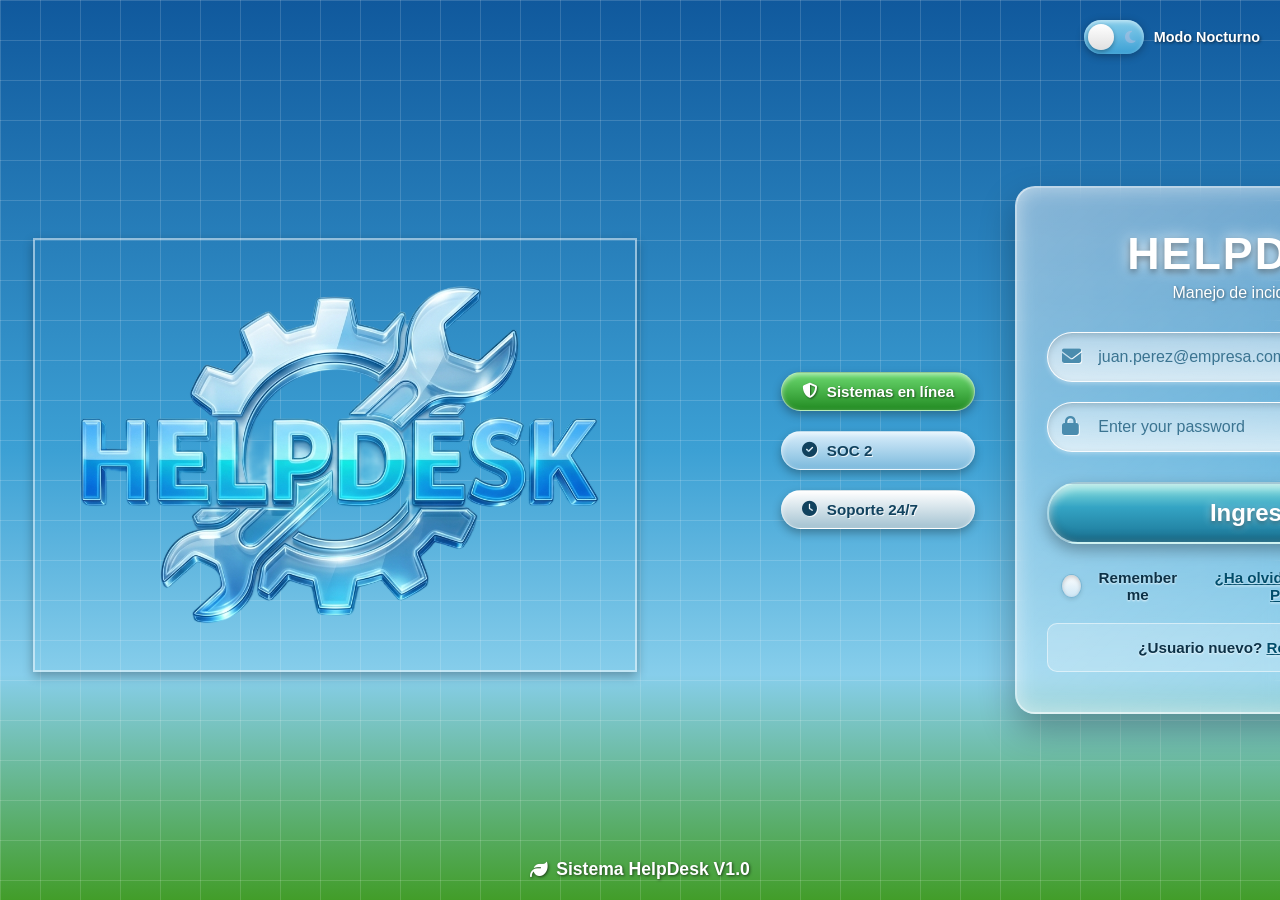
==== frontend/index.html @ b1e89bef "index.html que redirige a login.html para la raíz del despliegue" ====
<!DOCTYPE html>
<html lang="es">
<head>
    <meta charset="UTF-8">
    <meta name="viewport" content="width=device-width, initial-scale=1.0">
    <title>SHelpDesk — Iniciar sesión</title>
    <meta http-equiv="refresh" content="0; url=login.html">
    <link rel="canonical" href="login.html">
    <script>window.location.replace('login.html');</script>
</head>
<body>
    <p>Redirigiendo a <a href="login.html">iniciar sesión</a>…</p>
</body>
</html>
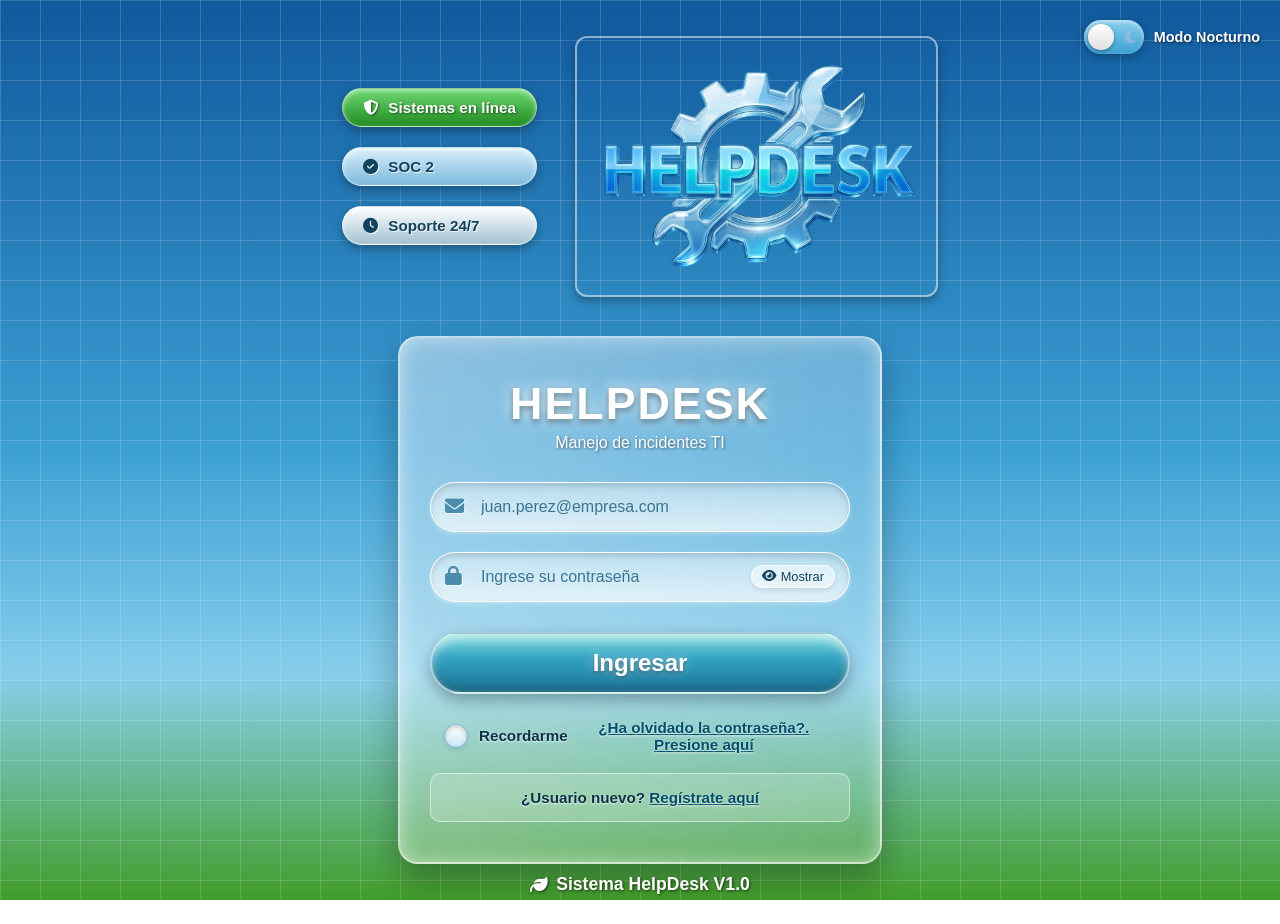
==== commit 0bcb4d71: "Arreglos menores en frontend." ====
--- a/frontend/index.html
+++ b/frontend/index.html
@@ -3,7 +3,7 @@
 <head>
     <meta charset="UTF-8">
     <meta name="viewport" content="width=device-width, initial-scale=1.0">
-    <title>SHelpDesk — Iniciar sesión</title>
+    <title> Iniciar sesión - HelpDesk IT</title>
     <meta http-equiv="refresh" content="0; url=login.html">
     <link rel="canonical" href="login.html">
     <script>window.location.replace('login.html');</script>
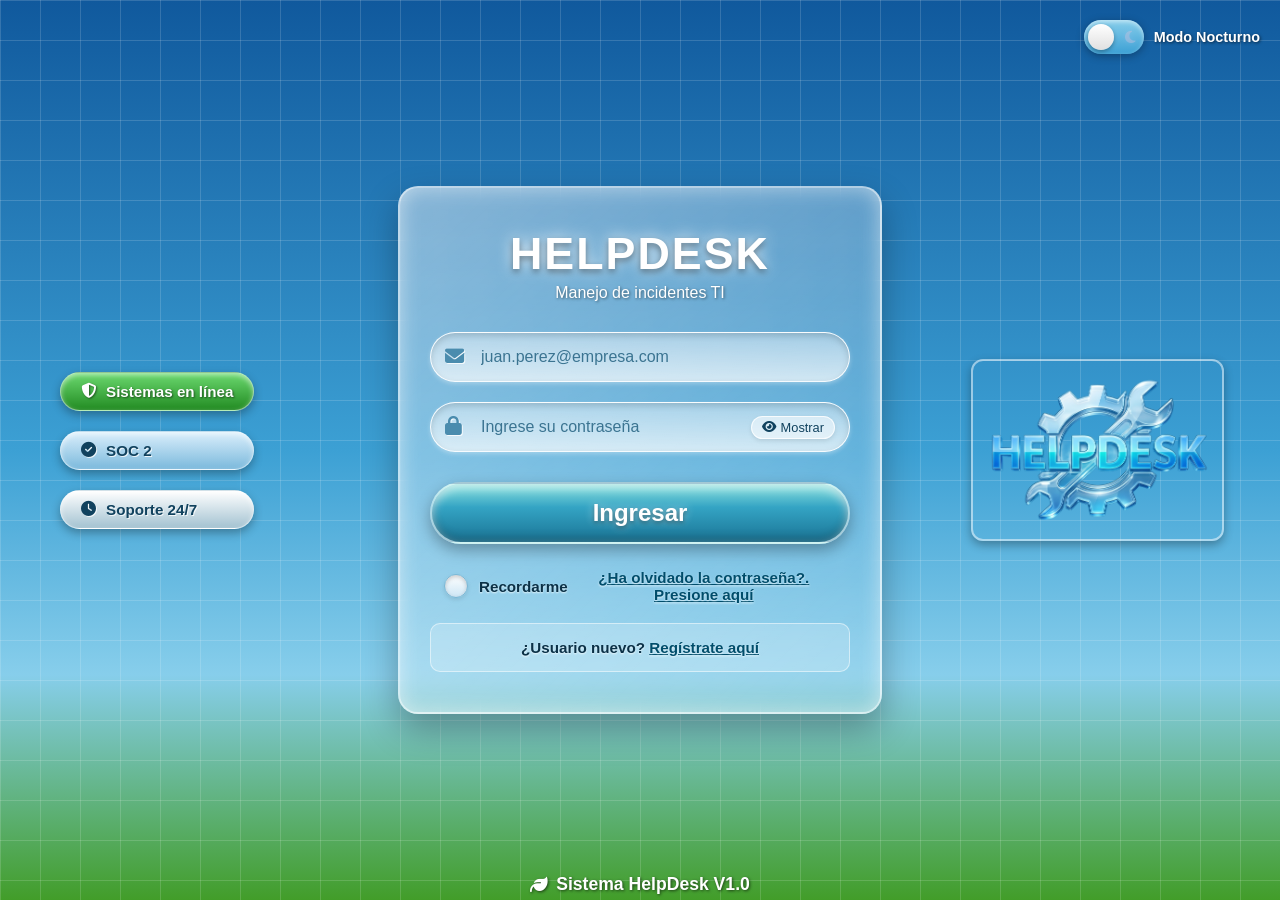
==== commit 324e69d0: "Creación del favicon minimizado para las tabs de los navegadores." ====
--- a/frontend/index.html
+++ b/frontend/index.html
@@ -6,6 +6,7 @@
     <title> Iniciar sesión - HelpDesk IT</title>
     <meta http-equiv="refresh" content="0; url=login.html">
     <link rel="canonical" href="login.html">
+    <link rel="icon" type="image/png" href="favicon.png">
     <script>window.location.replace('login.html');</script>
 </head>
 <body>
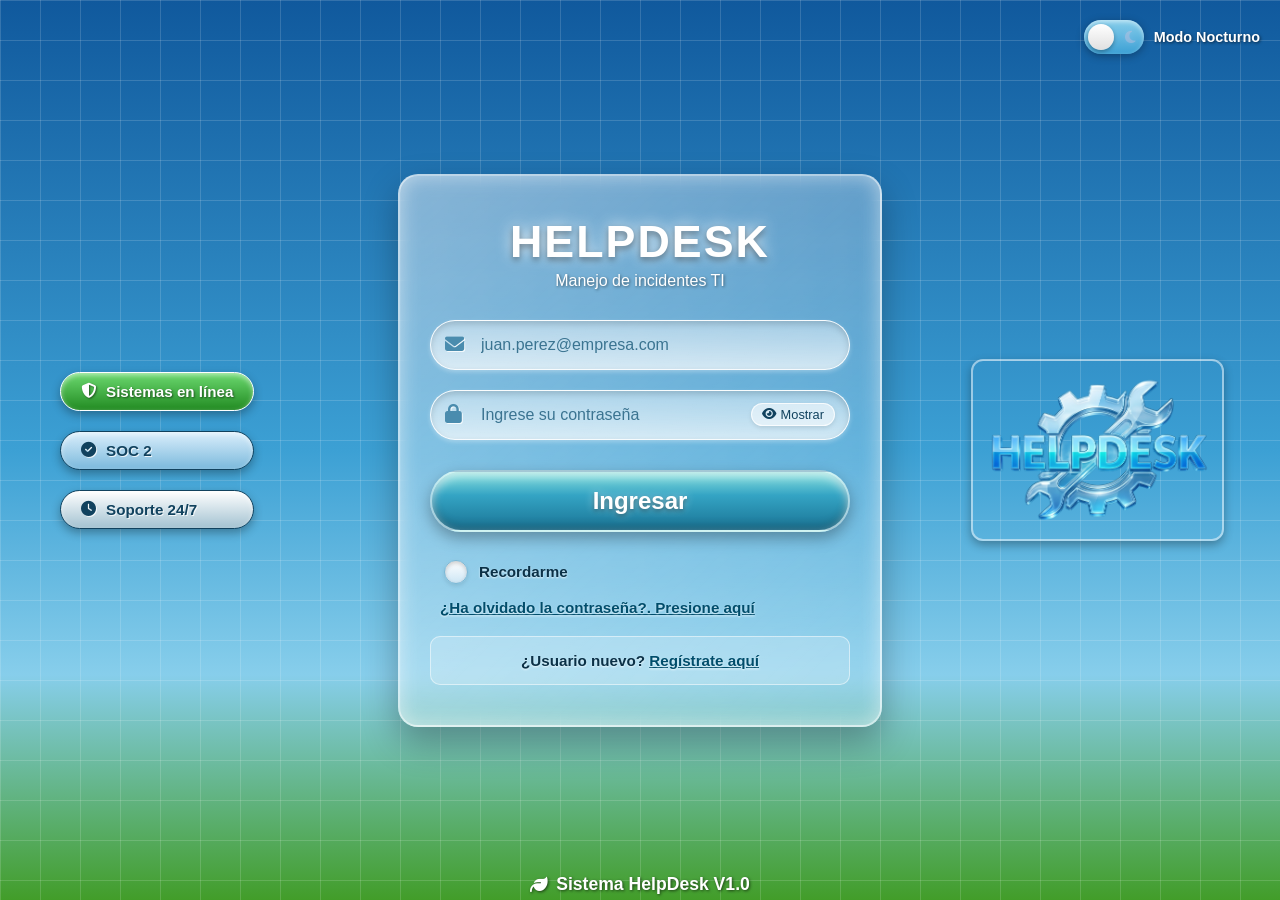
==== commit 03d216f8: "Refuerza hallazgos medios: IP real tras proxy, callback IA, CORS, contexto IA delimitado, dependenci" ====
--- a/frontend/index.html
+++ b/frontend/index.html
@@ -7,7 +7,6 @@
     <meta http-equiv="refresh" content="0; url=login.html">
     <link rel="canonical" href="login.html">
     <link rel="icon" type="image/png" href="favicon.png">
-    <script>window.location.replace('login.html');</script>
 </head>
 <body>
     <p>Redirigiendo a <a href="login.html">iniciar sesión</a>…</p>
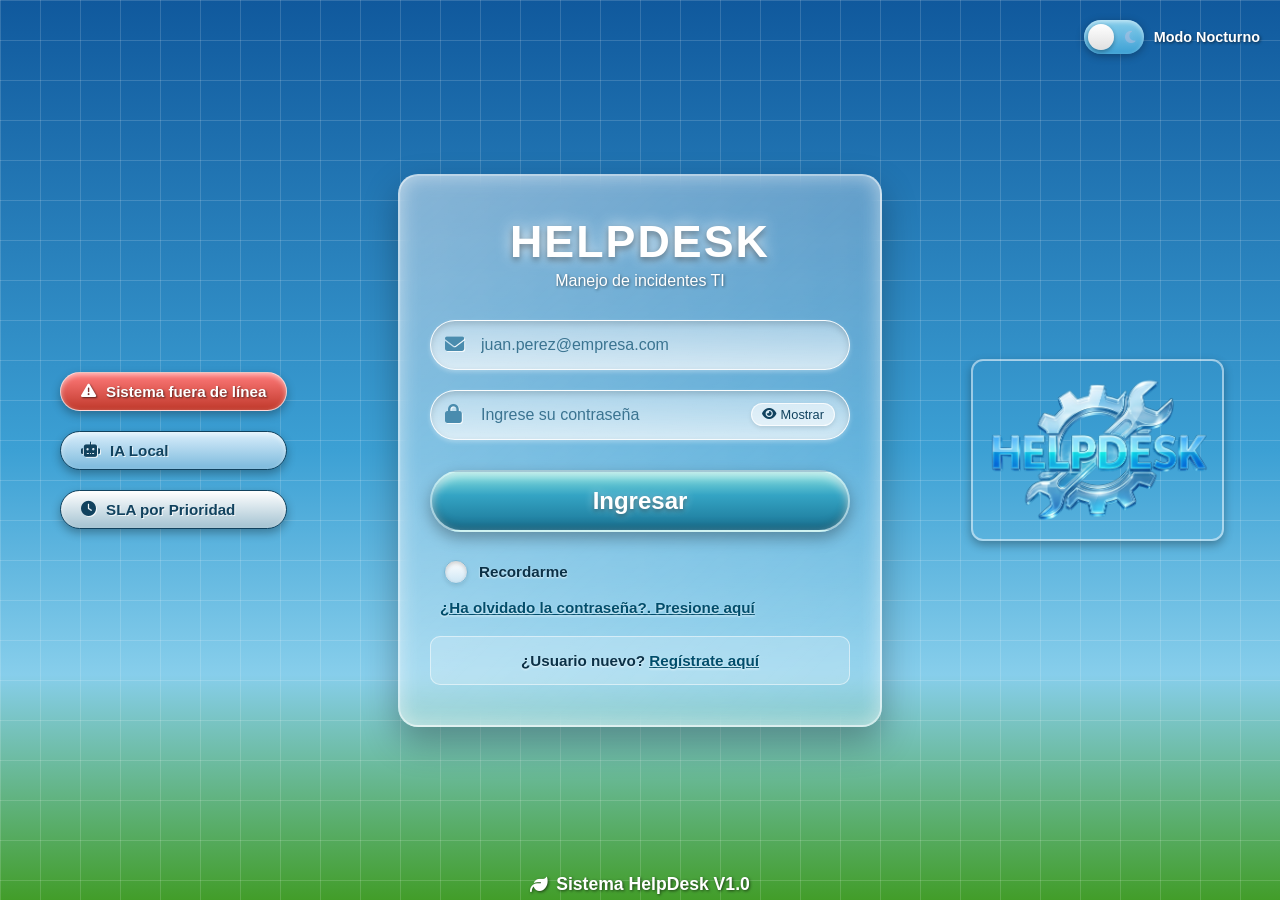
==== commit 63d868ea: "Añadir firma ASCII al final de todos los archivos fuente - 86 archivos firmados (119 en total con lo" ====
--- a/frontend/index.html
+++ b/frontend/index.html
@@ -12,3 +12,13 @@
     <p>Redirigiendo a <a href="login.html">iniciar sesión</a>…</p>
 </body>
 </html>
+
+<!--
+ ████ █████ ████   ███   ████  ███   ████ █████ ████  █████  ███    
+█ ░░░░█░░░░░█░░░█ █ ░░█ █ ░░░░█ ░░█ █ ░░░░ ░█░░░█░░░█ █░░░░░█ ░░█   
+ ███░░████░░████░░█████░ ███░░█████░ ███░░░ █░░░████░░████░░█████░  
+  ░░█ █░░░░ █░░░█ █░░░█░░ ░░█ █░░░█░░ ░░█   █░░ █░░█░ █░░░░ █░░░█░░ 
+████░░█████░████░░█░░░█░████░░█░░░█░████░░  █░░ █░░░█░█████░█░░░█░░ 
+ ░░░░ ░░░░░░ ░░░░ ░░░  ░░░░░░ ░░░  ░░░░░░ ░  ░░  ░░  ░ ░░░░░ ░░  ░░ 
+  ░░░░  ░░░░░ ░░░░  ░   ░ ░░░░  ░   ░ ░░░░    ░   ░   ░ ░░░░░ ░   ░ 
+-->
